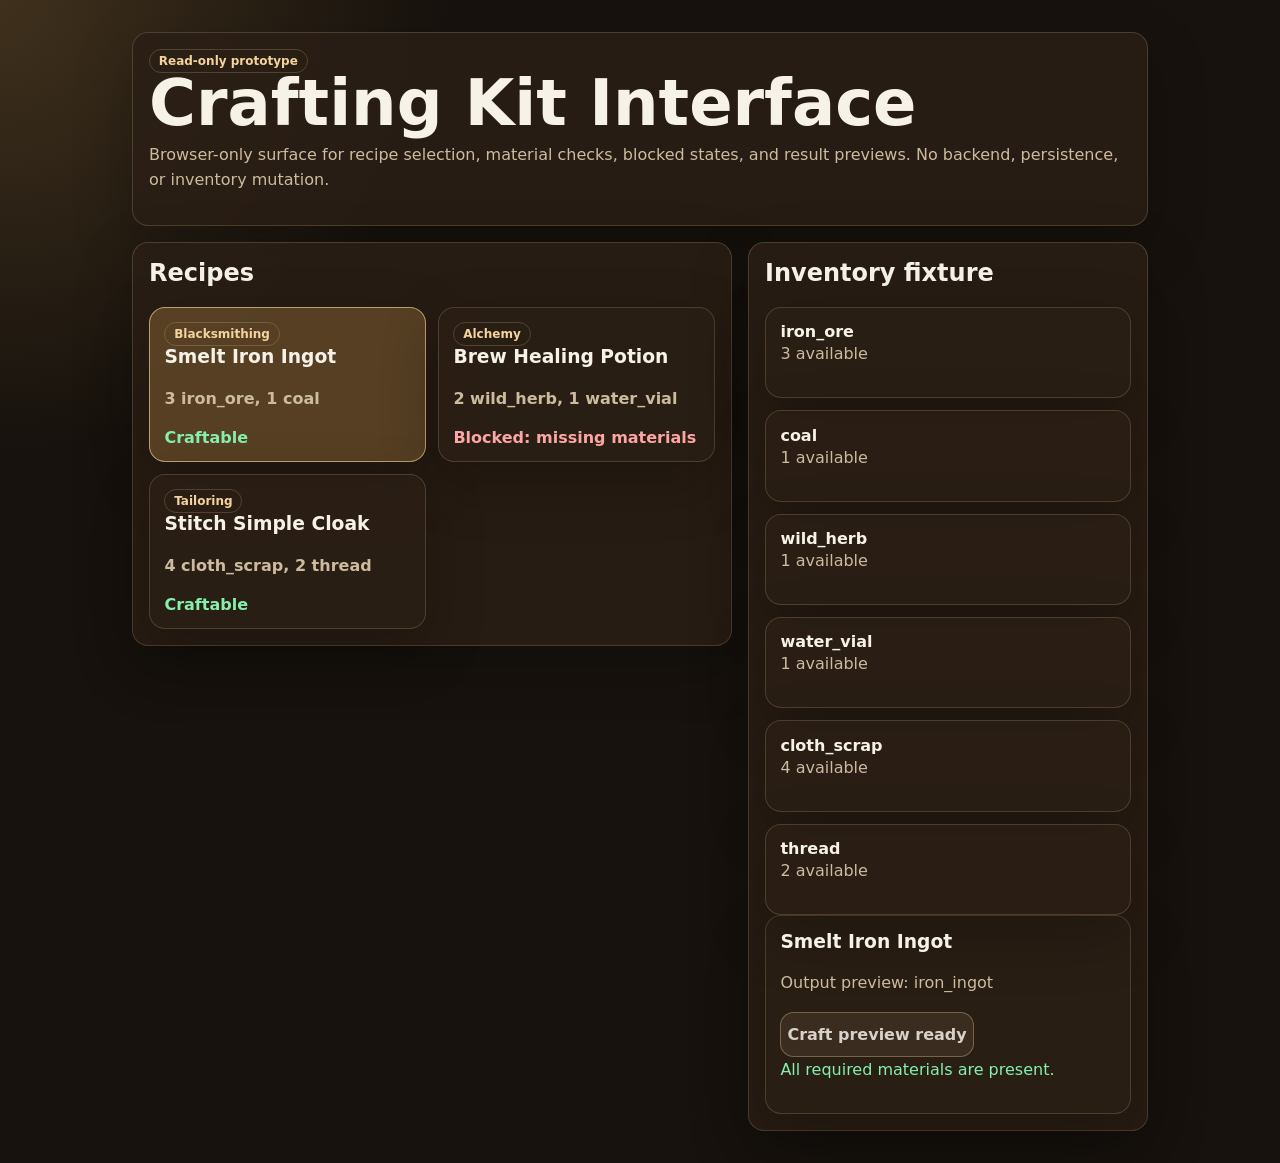
==== prototype/index.html @ 4a6ce7f9 "build crafting kit foundation and browser structure" ====
<!doctype html>
<html lang="en">
  <head>
    <meta charset="utf-8" />
    <meta name="viewport" content="width=device-width, initial-scale=1" />
    <meta name="description" content="Read-only Crafting Kit browser prototype." />
    <title>Crafting Kit Prototype</title>
    <link rel="stylesheet" href="styles.css" />
  </head>
  <body>
    <main>
      <section class="hero" aria-labelledby="page-title">
        <span class="pill">Read-only prototype</span>
        <h1 id="page-title">Crafting Kit Interface</h1>
        <p>
          Browser-only surface for recipe selection, material checks, blocked states, and result
          previews. No backend, persistence, or inventory mutation.
        </p>
      </section>

      <section class="layout" aria-label="Crafting interface">
        <section class="panel" aria-labelledby="recipes-heading">
          <h2 id="recipes-heading">Recipes</h2>
          <div class="recipe-grid" id="recipeGrid" aria-live="polite"></div>
        </section>

        <section class="panel" aria-labelledby="inventory-heading">
          <h2 id="inventory-heading">Inventory fixture</h2>
          <div class="inventory-grid" id="inventoryGrid"></div>
          <div class="result-card" id="resultCard" aria-live="polite"></div>
        </section>
      </section>
    </main>
    <script src="app.js" defer></script>
  </body>
</html>
---- prototype/styles.css ----
:root {
  --color-ink: #f7f2e8;
  --color-muted: #cdbb9f;
  --color-page: #17120d;
  --color-surface: rgba(43, 31, 22, 0.86);
  --color-surface-selected: rgba(106, 78, 42, 0.72);
  --color-accent: #f4d39d;
  --color-success: #86efac;
  --color-danger: #fca5a5;
  --border-soft: 1px solid rgba(244, 211, 157, 0.18);
  --border-strong: 1px solid rgba(244, 211, 157, 0.65);
  --radius-card: 1rem;
  --radius-control: 0.85rem;
  --space-1: 0.5rem;
  --space-2: 0.75rem;
  --space-3: 1rem;
  --shadow-card: 0 20px 60px rgba(0, 0, 0, 0.24);
  color: var(--color-ink);
  background: var(--color-page);
  font-family: Inter, ui-sans-serif, system-ui, -apple-system, BlinkMacSystemFont, "Segoe UI", sans-serif;
}

* { box-sizing: border-box; }

body {
  margin: 0;
  min-width: 320px;
  overflow-x: hidden;
  background: radial-gradient(circle at top left, rgba(206, 156, 83, 0.22), transparent 28rem), var(--color-page);
}

main { width: min(1080px, 100%); margin: 0 auto; padding: 1rem; }

.hero, .panel, .recipe-card, .result-card {
  border: var(--border-soft);
  border-radius: var(--radius-card);
  background: var(--color-surface);
  box-shadow: var(--shadow-card);
}

.hero, .panel { padding: var(--space-3); }
.hero { margin-bottom: var(--space-3); }
h1, h2, h3, p { margin-top: 0; }
h1 { margin-bottom: 0.5rem; font-size: clamp(2rem, 8vw, 4rem); line-height: 0.95; }
p { color: var(--color-muted); line-height: 1.6; }
.layout { display: grid; gap: var(--space-3); }
.recipe-grid, .inventory-grid { display: grid; gap: var(--space-2); }
.recipe-card, .result-card { padding: 0.9rem; min-width: 0; }
.recipe-card { width: 100%; color: inherit; text-align: left; cursor: pointer; }
.recipe-card.selected { border: var(--border-strong); background: var(--color-surface-selected); }
.pill { display: inline-flex; border: 1px solid rgba(244, 211, 157, 0.2); border-radius: 999px; padding: 0.25rem 0.55rem; color: var(--color-accent); font-size: 0.75rem; font-weight: 800; }
button { min-height: 2.8rem; border: 1px solid rgba(244, 211, 157, 0.4); border-radius: var(--radius-control); color: var(--color-ink); background: rgba(244, 211, 157, 0.1); font: inherit; font-weight: 800; cursor: pointer; }
button:focus-visible { outline: 3px solid var(--color-accent); outline-offset: 3px; }
button:disabled { cursor: default; opacity: 0.85; }
.blocked { color: var(--color-danger); }
.ok { color: var(--color-success); }
.error { border-color: rgba(252, 165, 165, 0.6); }

@media (max-width: 640px) {
  .recipe-grid, .inventory-grid { grid-template-columns: minmax(0, 1fr); }
  .recipe-card, .result-card { overflow-wrap: anywhere; }
}

@media (max-width: 480px) {
  main { padding: 0.75rem; }
  .hero, .panel { padding: 0.8rem; }
  h1 { font-size: 2.25rem; }
}

@media (min-width: 760px) {
  main { padding: 2rem; }
  .layout { grid-template-columns: 1.2fr 0.8fr; align-items: start; }
  .recipe-grid { grid-template-columns: repeat(2, minmax(0, 1fr)); }
}
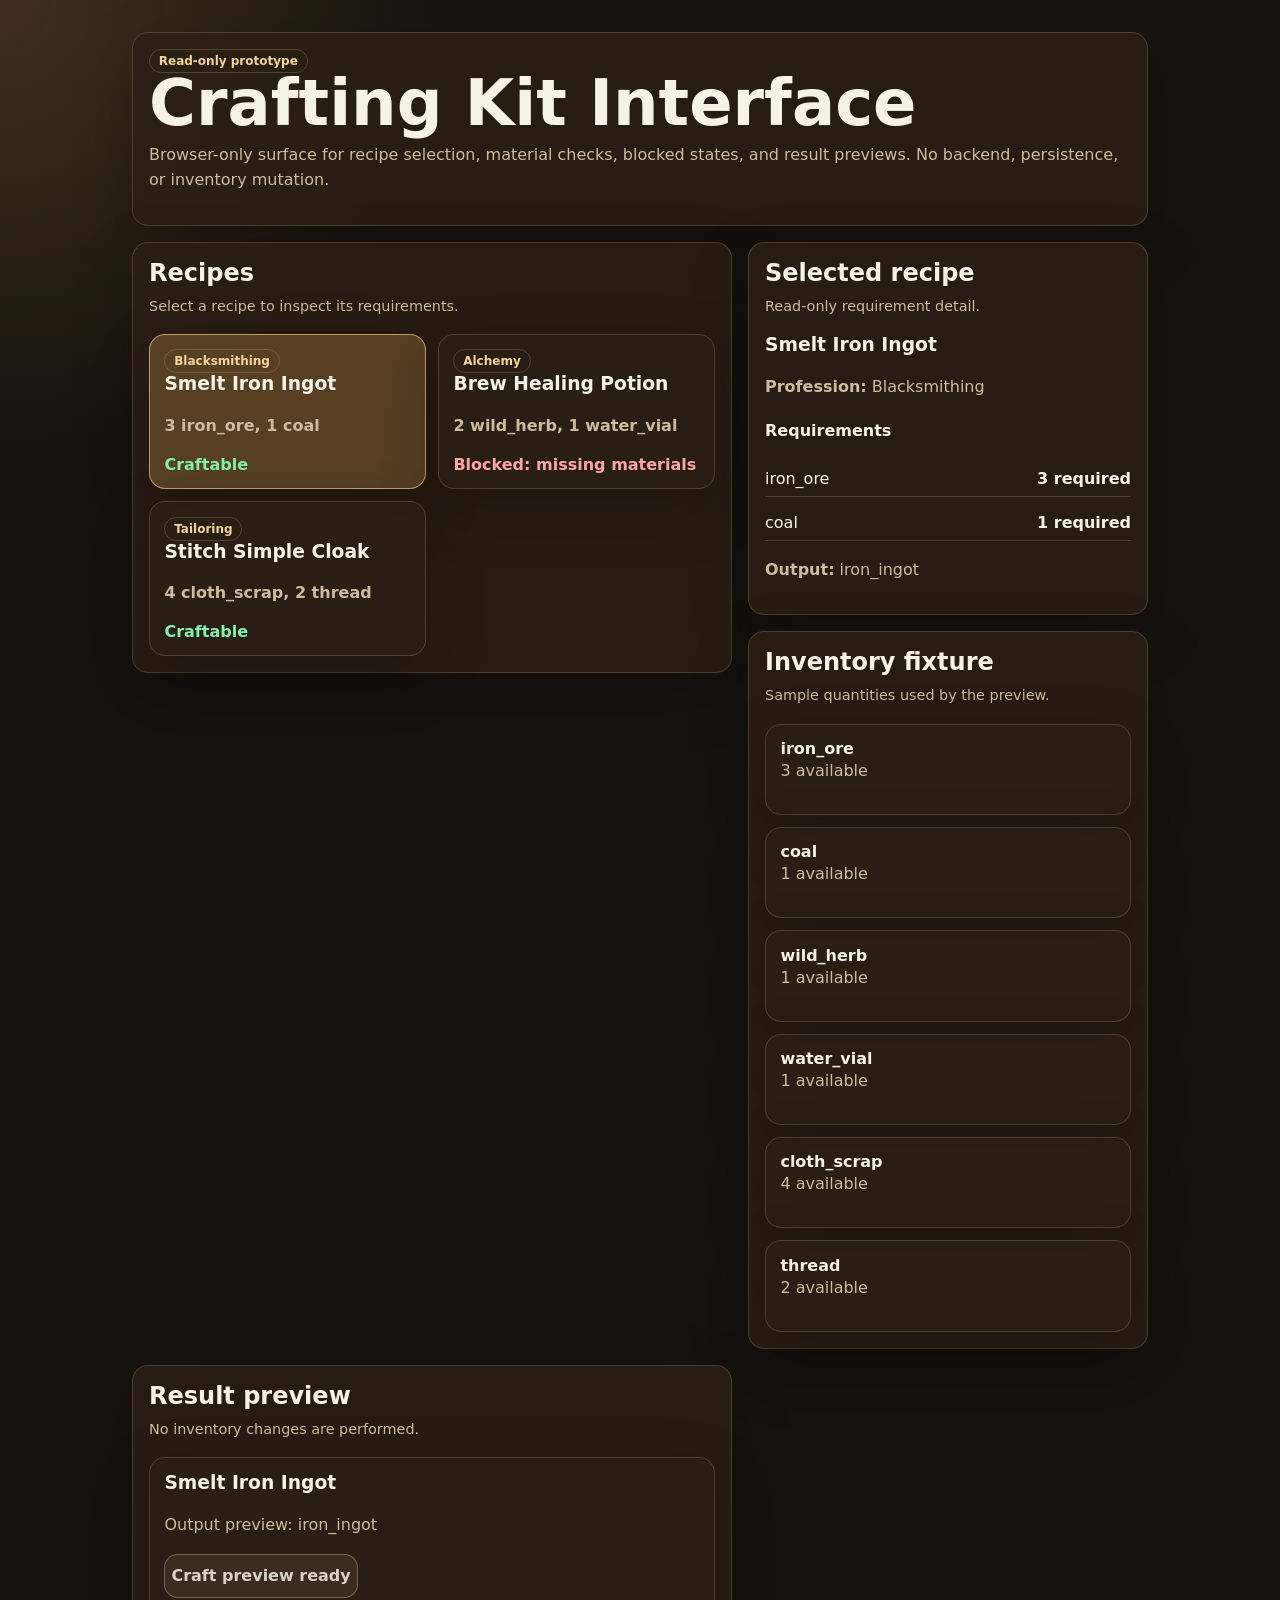
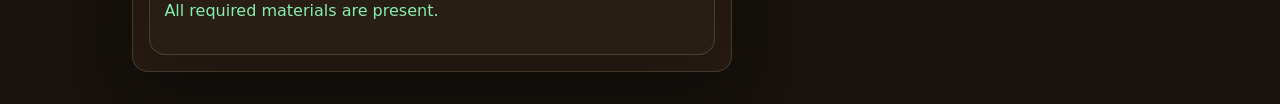
==== commit 7ea5c5f4: "build semantic crafting interface shell" ====
--- a/prototype/index.html
+++ b/prototype/index.html
@@ -9,27 +9,48 @@
   </head>
   <body>
     <main>
-      <section class="hero" aria-labelledby="page-title">
+      <header class="hero" aria-labelledby="page-title">
         <span class="pill">Read-only prototype</span>
         <h1 id="page-title">Crafting Kit Interface</h1>
         <p>
           Browser-only surface for recipe selection, material checks, blocked states, and result
           previews. No backend, persistence, or inventory mutation.
         </p>
-      </section>
+      </header>
 
-      <section class="layout" aria-label="Crafting interface">
+      <div class="workspace-grid" aria-label="Crafting interface">
         <section class="panel" aria-labelledby="recipes-heading">
-          <h2 id="recipes-heading">Recipes</h2>
+          <header class="panel-heading">
+            <h2 id="recipes-heading">Recipes</h2>
+            <p>Select a recipe to inspect its requirements.</p>
+          </header>
           <div class="recipe-grid" id="recipeGrid" aria-live="polite"></div>
         </section>
 
-        <section class="panel" aria-labelledby="inventory-heading">
-          <h2 id="inventory-heading">Inventory fixture</h2>
+        <section class="panel" aria-labelledby="detail-heading">
+          <header class="panel-heading">
+            <h2 id="detail-heading">Selected recipe</h2>
+            <p>Read-only requirement detail.</p>
+          </header>
+          <div id="recipeDetail" class="detail-region" aria-live="polite"></div>
+        </section>
+
+        <aside class="panel" aria-labelledby="inventory-heading">
+          <header class="panel-heading">
+            <h2 id="inventory-heading">Inventory fixture</h2>
+            <p>Sample quantities used by the preview.</p>
+          </header>
           <div class="inventory-grid" id="inventoryGrid"></div>
+        </aside>
+
+        <section class="panel" aria-labelledby="result-heading">
+          <header class="panel-heading">
+            <h2 id="result-heading">Result preview</h2>
+            <p>No inventory changes are performed.</p>
+          </header>
           <div class="result-card" id="resultCard" aria-live="polite"></div>
         </section>
-      </section>
+      </div>
     </main>
     <script src="app.js" defer></script>
   </body>
--- a/prototype/styles.css
+++ b/prototype/styles.css
@@ -43,7 +43,13 @@
 h1, h2, h3, p { margin-top: 0; }
 h1 { margin-bottom: 0.5rem; font-size: clamp(2rem, 8vw, 4rem); line-height: 0.95; }
 p { color: var(--color-muted); line-height: 1.6; }
-.layout { display: grid; gap: var(--space-3); }
+.workspace-grid { display: grid; gap: var(--space-3); }
+.panel-heading { margin-bottom: var(--space-3); }
+.panel-heading h2, .panel-heading p { margin-bottom: var(--space-1); }
+.panel-heading p { font-size: 0.9rem; }
+.detail-region { min-height: 10rem; }
+.detail-list { display: grid; gap: var(--space-1); margin: 0 0 var(--space-3); padding: 0; list-style: none; }
+.detail-list li { display: flex; justify-content: space-between; gap: var(--space-2); padding: var(--space-1) 0; border-bottom: var(--border-soft); }
 .recipe-grid, .inventory-grid { display: grid; gap: var(--space-2); }
 .recipe-card, .result-card { padding: 0.9rem; min-width: 0; }
 .recipe-card { width: 100%; color: inherit; text-align: left; cursor: pointer; }
@@ -69,6 +75,7 @@
 
 @media (min-width: 760px) {
   main { padding: 2rem; }
-  .layout { grid-template-columns: 1.2fr 0.8fr; align-items: start; }
+  .workspace-grid { grid-template-columns: 1.2fr 0.8fr; align-items: start; }
+  .workspace-grid > :first-child { grid-row: span 2; }
   .recipe-grid { grid-template-columns: repeat(2, minmax(0, 1fr)); }
 }
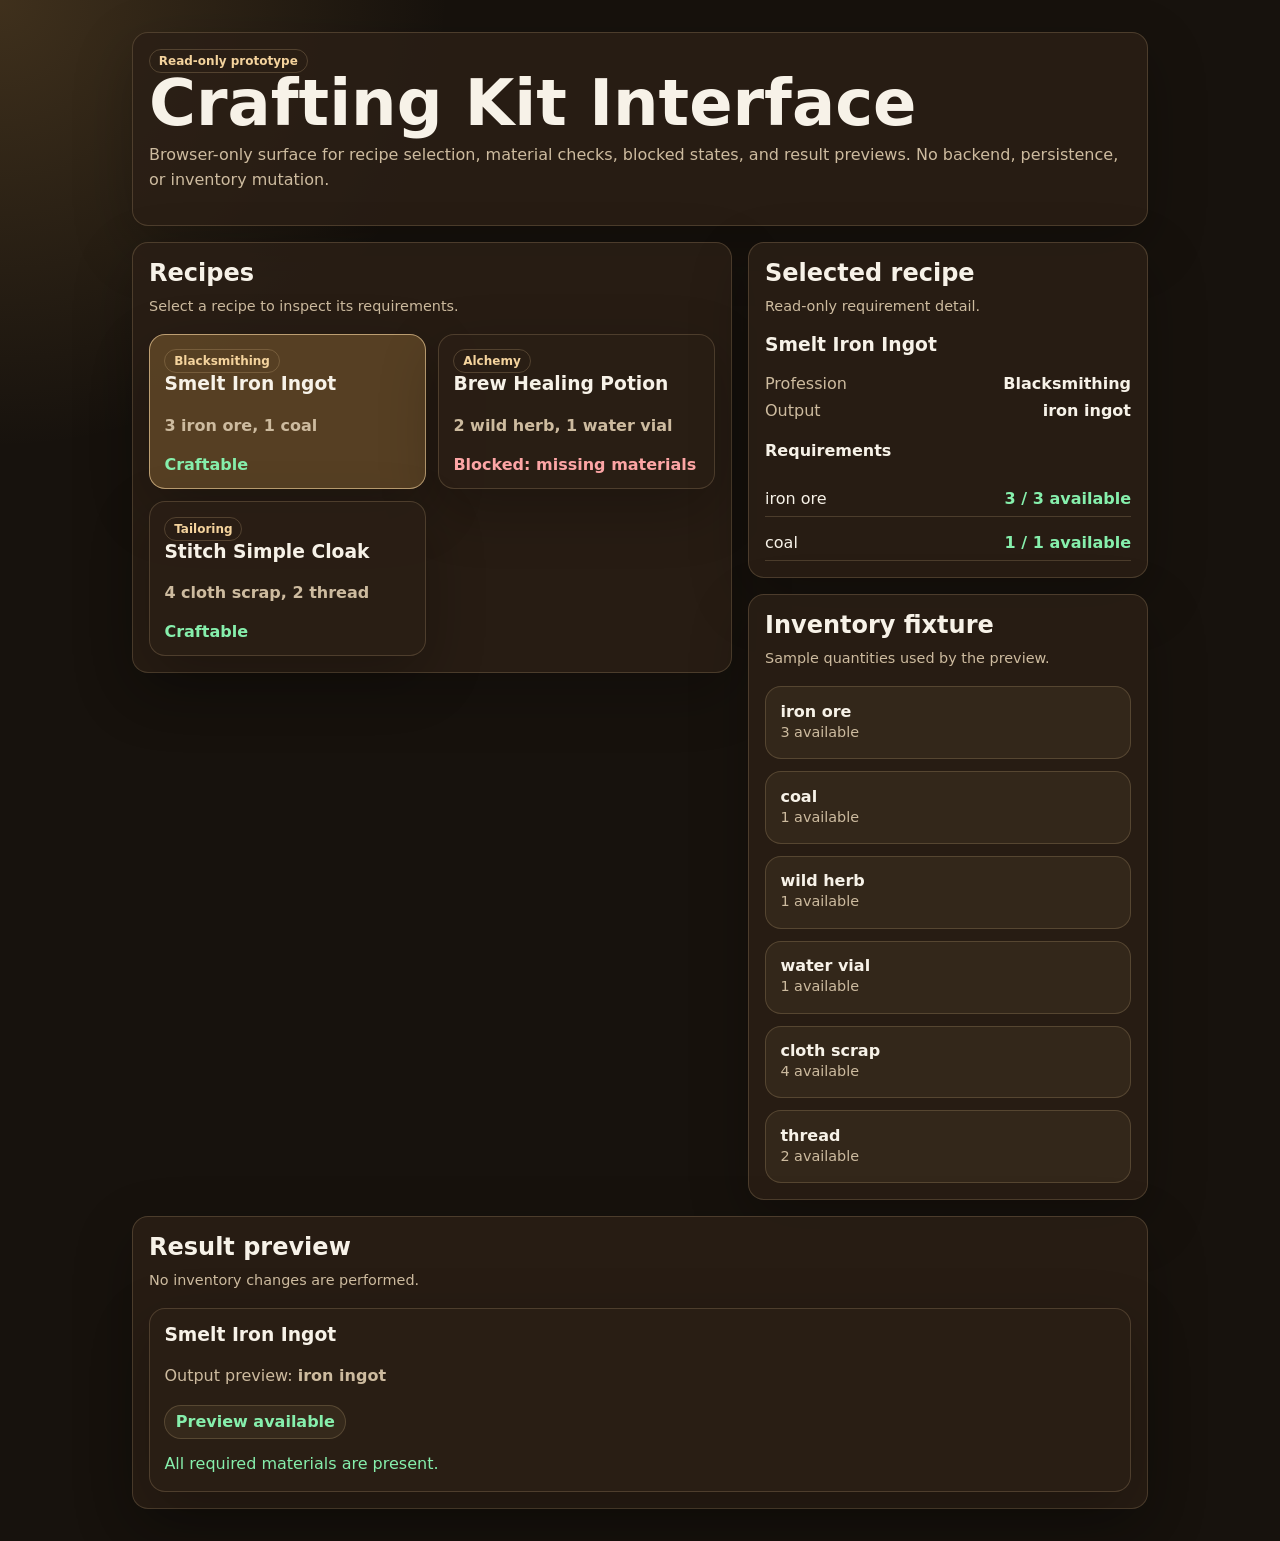
==== commit e5783fe4: "polish crafting browser shell" ====
--- a/prototype/index.html
+++ b/prototype/index.html
@@ -18,8 +18,8 @@
         </p>
       </header>
 
-      <div class="workspace-grid" aria-label="Crafting interface">
-        <section class="panel" aria-labelledby="recipes-heading">
+      <section class="workspace-grid" aria-label="Crafting interface">
+        <section class="panel recipe-browser-panel" aria-labelledby="recipes-heading">
           <header class="panel-heading">
             <h2 id="recipes-heading">Recipes</h2>
             <p>Select a recipe to inspect its requirements.</p>
@@ -27,7 +27,7 @@
           <div class="recipe-grid" id="recipeGrid" aria-live="polite"></div>
         </section>
 
-        <section class="panel" aria-labelledby="detail-heading">
+        <section class="panel detail-panel" aria-labelledby="detail-heading">
           <header class="panel-heading">
             <h2 id="detail-heading">Selected recipe</h2>
             <p>Read-only requirement detail.</p>
@@ -35,7 +35,7 @@
           <div id="recipeDetail" class="detail-region" aria-live="polite"></div>
         </section>
 
-        <aside class="panel" aria-labelledby="inventory-heading">
+        <aside class="panel inventory-panel" aria-labelledby="inventory-heading">
           <header class="panel-heading">
             <h2 id="inventory-heading">Inventory fixture</h2>
             <p>Sample quantities used by the preview.</p>
@@ -43,14 +43,14 @@
           <div class="inventory-grid" id="inventoryGrid"></div>
         </aside>
 
-        <section class="panel" aria-labelledby="result-heading">
+        <section class="panel result-panel" aria-labelledby="result-heading">
           <header class="panel-heading">
             <h2 id="result-heading">Result preview</h2>
             <p>No inventory changes are performed.</p>
           </header>
           <div class="result-card" id="resultCard" aria-live="polite"></div>
         </section>
-      </div>
+      </section>
     </main>
     <script src="app.js" defer></script>
   </body>
--- a/prototype/styles.css
+++ b/prototype/styles.css
@@ -48,16 +48,25 @@
 .panel-heading h2, .panel-heading p { margin-bottom: var(--space-1); }
 .panel-heading p { font-size: 0.9rem; }
 .detail-region { min-height: 10rem; }
-.detail-list { display: grid; gap: var(--space-1); margin: 0 0 var(--space-3); padding: 0; list-style: none; }
-.detail-list li { display: flex; justify-content: space-between; gap: var(--space-2); padding: var(--space-1) 0; border-bottom: var(--border-soft); }
+.summary-list { display: grid; gap: var(--space-1); margin: 0 0 var(--space-3); }
+.summary-list div { display: flex; justify-content: space-between; gap: var(--space-2); }
+.summary-list dt { color: var(--color-muted); }
+.summary-list dd { margin: 0; font-weight: 800; text-align: right; }
+.detail-list { display: grid; gap: var(--space-1); margin: 0; padding: 0; list-style: none; }
+.requirement-row { display: flex; justify-content: space-between; gap: var(--space-2); padding: var(--space-1) 0; border-bottom: var(--border-soft); }
+.inventory-card { min-width: 0; padding: 0.9rem; border: var(--border-soft); border-radius: var(--radius-card); background: rgba(244, 211, 157, 0.06); }
+.inventory-card p { margin-bottom: 0; font-size: 0.9rem; }
 .recipe-grid, .inventory-grid { display: grid; gap: var(--space-2); }
 .recipe-card, .result-card { padding: 0.9rem; min-width: 0; }
 .recipe-card { width: 100%; color: inherit; text-align: left; cursor: pointer; }
 .recipe-card.selected { border: var(--border-strong); background: var(--color-surface-selected); }
+.recipe-card:hover { border-color: rgba(244, 211, 157, 0.45); }
 .pill { display: inline-flex; border: 1px solid rgba(244, 211, 157, 0.2); border-radius: 999px; padding: 0.25rem 0.55rem; color: var(--color-accent); font-size: 0.75rem; font-weight: 800; }
 button { min-height: 2.8rem; border: 1px solid rgba(244, 211, 157, 0.4); border-radius: var(--radius-control); color: var(--color-ink); background: rgba(244, 211, 157, 0.1); font: inherit; font-weight: 800; cursor: pointer; }
 button:focus-visible { outline: 3px solid var(--color-accent); outline-offset: 3px; }
 button:disabled { cursor: default; opacity: 0.85; }
+.preview-badge { display: inline-flex; padding: 0.4rem 0.65rem; border: var(--border-soft); border-radius: 999px; background: rgba(244, 211, 157, 0.06); font-weight: 800; }
+.status-line { margin: var(--space-2) 0 0; }
 .blocked { color: var(--color-danger); }
 .ok { color: var(--color-success); }
 .error { border-color: rgba(252, 165, 165, 0.6); }
@@ -75,7 +84,18 @@
 
 @media (min-width: 760px) {
   main { padding: 2rem; }
-  .workspace-grid { grid-template-columns: 1.2fr 0.8fr; align-items: start; }
-  .workspace-grid > :first-child { grid-row: span 2; }
+  .workspace-grid { grid-template-areas: "recipes detail" "recipes inventory" "result result"; grid-template-columns: 1.2fr 0.8fr; align-items: start; }
+  .recipe-browser-panel { grid-area: recipes; }
+  .detail-panel { grid-area: detail; }
+  .inventory-panel { grid-area: inventory; }
+  .result-panel { grid-area: result; }
   .recipe-grid { grid-template-columns: repeat(2, minmax(0, 1fr)); }
 }
+
+@media (max-width: 759px) {
+  .workspace-grid { grid-template-areas: "recipes" "detail" "inventory" "result"; }
+  .recipe-browser-panel { grid-area: recipes; }
+  .detail-panel { grid-area: detail; }
+  .inventory-panel { grid-area: inventory; }
+  .result-panel { grid-area: result; }
+}
